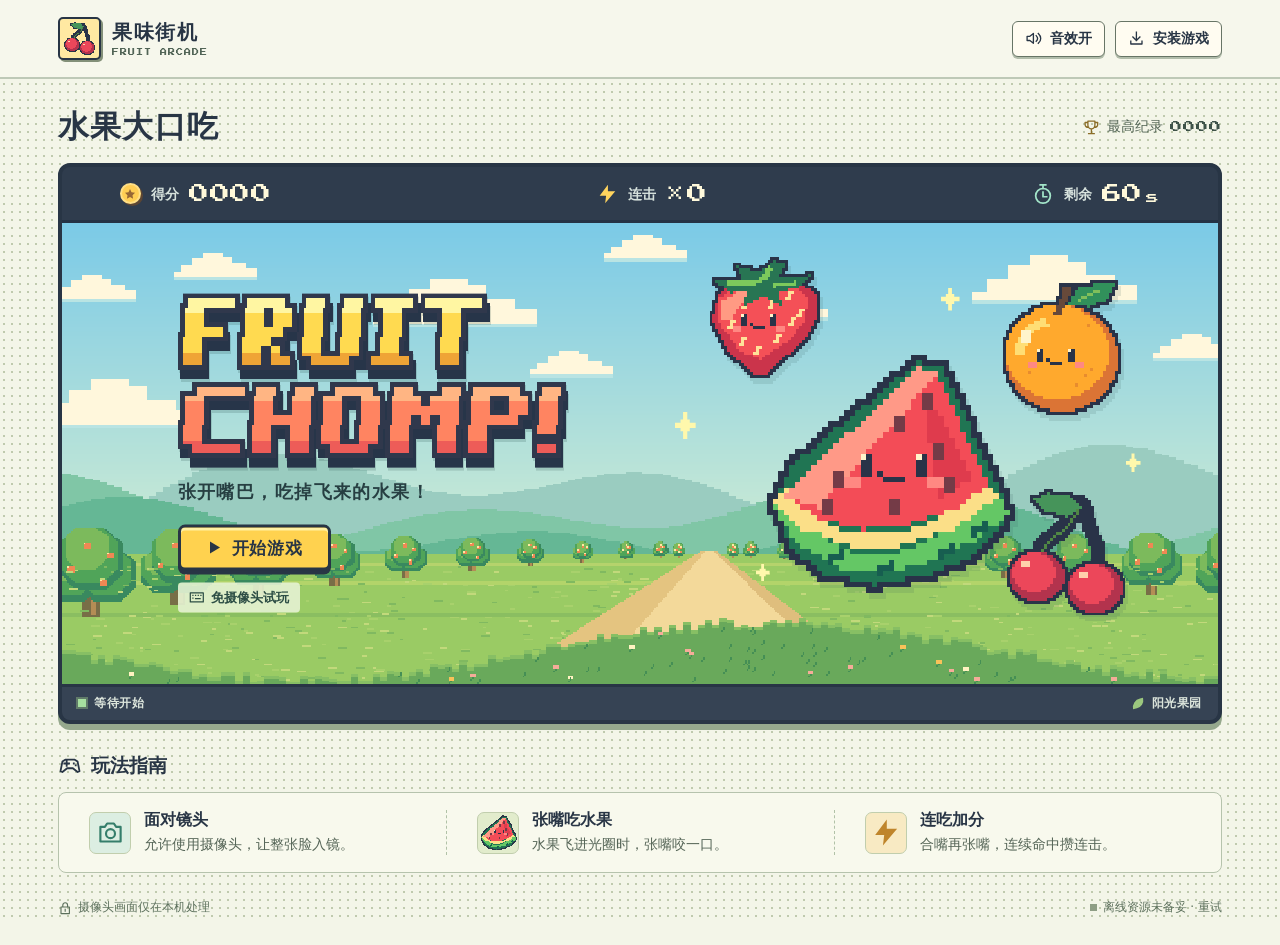
==== index.html @ 0dbdaab3 "Release Fruit Chomp offline face-controlled arcade game" ====
<!doctype html>
<html lang="zh-CN">
<head>
  <meta charset="utf-8"><meta name="viewport" content="width=device-width,initial-scale=1,viewport-fit=cover">
  <meta name="theme-color" content="#ecf2df"><meta name="description" content="张开嘴巴，吃掉迎面飞来的像素水果。可离线玩的摄像头体感街机。">
  <title>水果大口吃 · Fruit Chomp!</title>
  <link rel="manifest" href="./manifest.webmanifest"><link rel="icon" href="./assets/icon-192.png"><link rel="apple-touch-icon" href="./assets/icon-180.png">
  <link rel="stylesheet" href="./game.css"><script type="module" src="./game.js"></script>
</head>
<body>
<svg class="defs" xmlns="http://www.w3.org/2000/svg" aria-hidden="true"><defs>
  <symbol id="pad" viewBox="0 0 24 24"><path d="M7 6h10l3 2 2 10-2 1-5-4H9l-5 4-2-1L4 8zM6 10h5m-2.5-2.5v5M16 10h.01m2 2h.01"/></symbol>
  <symbol id="volume" viewBox="0 0 24 24"><path d="M3 9h4l5-4v14l-5-4H3zM16 8q4 4 0 8m3-11q7 7 0 14"/></symbol>
  <symbol id="mute" viewBox="0 0 24 24"><path d="M3 9h4l5-4v14l-5-4H3zM16 9l6 6m0-6-6 6"/></symbol>
  <symbol id="download" viewBox="0 0 24 24"><path d="M12 3v12m-5-5 5 5 5-5M4 16v4h16v-4"/></symbol>
  <symbol id="camera" viewBox="0 0 24 24"><path d="M3 7h4l2-3h6l2 3h4v13H3z"/><circle cx="12" cy="13" r="4"/></symbol>
  <symbol id="play" viewBox="0 0 24 24"><path d="M6 3v18l15-9z" fill="currentColor" stroke="none"/></symbol>
  <symbol id="keys" viewBox="0 0 24 24"><path d="M2 5h20v14H2zM6 9h.1m4 0h.1m4 0h.1m4 0h.1M6 13h.1m4 1h7"/></symbol>
  <symbol id="trophy" viewBox="0 0 24 24"><path d="M7 3h10v6a5 5 0 0 1-10 0zM7 5H3v3q0 4 5 4m9-7h4v3q0 4-5 4m-4 3v5m-4 1h8"/></symbol>
  <symbol id="timer" viewBox="0 0 24 24"><circle cx="12" cy="14" r="8"/><path d="M9 2h6m-3 1v3m0 4v5h4"/></symbol>
  <symbol id="bolt" viewBox="0 0 24 24"><path d="M13 2 4 14h7l-1 8L21 9h-8z" fill="currentColor" stroke="none"/></symbol>
  <symbol id="star" viewBox="0 0 24 24"><path d="m12 2 3.1 6.4 7 .9-5.1 5 1.2 7-6.2-3.4-6.2 3.4 1.2-7-5-5 7-.9z" fill="currentColor" stroke="none"/></symbol>
  <symbol id="pause" viewBox="0 0 24 24"><path d="M7 4v16m10-16v16" stroke-width="5"/></symbol>
  <symbol id="lock" viewBox="0 0 24 24"><path d="M5 10h14v11H5zM8 10V7a4 4 0 0 1 8 0v3m-4 4v3"/></symbol>
  <symbol id="cross" viewBox="0 0 24 24"><path d="m5 5 14 14m0-14L5 19"/></symbol>
</defs></svg>
<header class="top"><div class="wrap header-inner">
  <div class="brand"><span class="brand-sprite"><img src="./assets/cherry.png" alt=""></span><div><b>果味街机</b><small>FRUIT ARCADE</small></div></div>
  <nav aria-label="游戏工具"><button id="sound" class="tool" aria-label="关闭音效" aria-pressed="true"><svg><use href="#volume"/></svg><span>音效开</span></button>
  <button id="install" class="tool"><svg><use href="#download"/></svg><span>安装游戏</span></button></nav>
</div></header>
<main class="wrap">
  <div class="page-heading"><h1>水果大口吃</h1><div class="best"><svg><use href="#trophy"/></svg>最高纪录 <b id="best">0000</b></div></div>
  <section class="cabinet" aria-label="游戏机">
    <div class="hud">
      <div class="metric"><span class="coin"><svg><use href="#star"/></svg></span><span class="meter-label">得分</span><strong id="score">0000</strong></div>
      <div class="metric"><svg class="gold"><use href="#bolt"/></svg><span class="meter-label">连击</span><strong id="combo">×0</strong></div>
      <div class="metric"><svg class="mint"><use href="#timer"/></svg><span class="meter-label">剩余</span><strong id="time">60<span>s</span></strong></div>
    </div>
    <div class="stage" id="stage" data-view="home">
      <div class="cover-art" aria-hidden="true"><i class="glint g1"></i><i class="glint g2"></i><i class="glint g3"></i><i class="glint g4"></i>
        <img class="float fruit-berry" src="./assets/berry.png" alt=""><img class="float fruit-orange" src="./assets/orange.png" alt=""><img class="float fruit-cherry" src="./assets/cherry.png" alt=""><img class="float fruit-melon" src="./assets/melon.png" alt="">
      </div>
      <div class="opening">
        <img class="title-art" src="./assets/title.png" alt="Fruit Chomp!">
        <p>张开嘴巴，吃掉飞来的水果！</p>
        <button class="primary" id="start"><svg><use href="#play"/></svg>开始游戏</button>
        <button class="practice" id="practice"><svg><use href="#keys"/></svg>免摄像头试玩</button>
      </div>
      <canvas id="world" aria-label="水果飞行区"></canvas>
      <video id="video" muted playsinline autoplay aria-label="本机摄像头预览"></video>
      <div id="hint" role="status" hidden></div>
      <button id="pause-button" aria-label="暂停游戏" hidden><svg><use href="#pause"/></svg></button>
      <div class="overlay" id="overlay" hidden><div class="overlay-panel"><img id="panel-fruit" src="./assets/berry.png" alt="">
        <h2 id="panel-title"></h2><p id="panel-text"></p><div id="panel-actions"></div></div></div>
    </div>
    <div class="strip"><span class="signal"><i></i><span id="status">等待开始</span></span><span class="stage-name"><i class="leaf"></i> 阳光果园</span></div>
  </section>
  <section class="guide" aria-labelledby="guide-title"><h2 id="guide-title"><svg><use href="#pad"/></svg>玩法指南</h2><div class="steps">
    <div class="step"><div class="step-picture cam-pic"><svg><use href="#camera"/></svg></div><div><h3>面对镜头</h3><p>允许使用摄像头，让整张脸入镜。</p></div></div>
    <div class="step"><div class="step-picture"><img src="./assets/melon.png" alt=""></div><div><h3>张嘴吃水果</h3><p>水果飞进光圈时，张嘴咬一口。</p></div></div>
    <div class="step"><div class="step-picture bolt-pic"><svg><use href="#bolt"/></svg></div><div><h3>连吃加分</h3><p>合嘴再张嘴，连续命中攒连击。</p></div></div>
  </div></section>
  <footer><span><svg><use href="#lock"/></svg>摄像头画面仅在本机处理</span><button id="offline">正在准备离线资源…</button></footer>
</main>
<dialog id="install-dialog"><form method="dialog"><button class="close" aria-label="关闭"><svg><use href="#cross"/></svg></button></form><h2>安装与离线游玩</h2><p id="cache-detail" role="status"></p><p id="install-guide"></p><p><a href="https://github.com/xinde/fruit-chomp/releases/latest/download/fruit-chomp-offline.zip" download>下载电脑离线包</a>（需 Python 3）</p><button id="install-action" class="primary" hidden>安装游戏</button></dialog>
</body></html>
---- game.css ----
@font-face{font-family:Arcade;src:url("./assets/press-start.ttf") format("truetype");font-display:swap}
:root{color-scheme:light;--ink:#283545;--paper:#f3f5e8;--mint:#dce9d2;--rim:#354254;--accent:#ffd24f;--pixel:Arcade,monospace;font-family:"PingFang SC","Microsoft YaHei",system-ui,sans-serif;color:var(--ink);background:var(--paper)}
*{box-sizing:border-box}
body{margin:0;min-height:100vh;background-image:radial-gradient(#bdc8ac 0.7px,transparent 0.9px);background-size:8px 8px}
button{font:inherit;color:inherit;cursor:pointer;touch-action:manipulation}
button:focus-visible{outline:3px solid #a33a37;outline-offset:3px}
button:disabled{cursor:progress}
button:active:not(:disabled){translate:0 2px}
button,dialog{border-color:var(--ink)}
svg{width:1.2em;height:1.2em;fill:none;stroke:currentColor;stroke-width:1.9;stroke-linecap:square;stroke-linejoin:round;flex:none}
.defs{position:absolute;width:0;height:0;overflow:hidden}
[hidden]{display:none!important}
.wrap{max-width:1164px;width:calc(100% - clamp(32px,9vw,140px));margin-inline:auto}
.top{background:#f6f7ec;border-bottom:2px solid #bec9b7}
.header-inner{min-height:77px;display:flex;align-items:center;justify-content:space-between}
.brand,.brand-sprite,nav,.tool,.best,.metric,.primary,.practice,.strip,.signal,.stage-name,.guide h2,.step,footer span,footer button{display:flex;align-items:center}
.brand{gap:11px}
.brand-sprite{width:43px;height:43px;justify-content:center;background:#ffe9a2;border:2px solid var(--ink);box-shadow:2px 2px 0 #839079;border-radius:5px}
.brand-sprite img{width:36px}
img,.stage{image-rendering:pixelated}
.brand b{display:block;font-size:20px;letter-spacing:.08em;font-weight:900;line-height:1.14}
.brand small{display:block;font:7px var(--pixel);letter-spacing:1px;margin-top:5px;color:#526557}
nav{gap:10px}
.tool,.close{background:#fffcf1;border:1.5px solid #677566;box-shadow:0 2px 0 #b2bdab;border-radius:6px;font-size:14px;font-weight:700;gap:8px;padding:8px 12px;min-height:36px}
.tool:hover,.close:hover{background:#e5ecd8}
.page-heading{display:flex;align-items:center;justify-content:space-between;gap:14px;margin:27px 0 15px}
h1,h2,h3,p{margin:0}h1{font-size:clamp(23px,2.4vw,34px);letter-spacing:.04em;font-weight:950}
.best{font-size:14px;gap:7px;color:#536556}.best svg{color:#8b6d27}.best b{font:12px var(--pixel);color:#3e5349;letter-spacing:1px}
.cabinet{border:4px solid var(--ink);border-radius:12px;overflow:hidden;background:var(--ink);box-shadow:0 6px 0 #95a88d}
.hud{display:flex;color:#fff9db;background:#2f3c4d;padding:13px 5%;border-bottom:3px solid #243245;min-height:56px;align-items:center;justify-content:space-between}
.metric{gap:10px;line-height:1}
.metric>svg{width:22px;height:22px}
.coin{display:inline-grid;width:21px;height:21px;place-items:center;border-radius:50%;background:#ffce54;color:#976735;border:2px solid #ffdf86;box-shadow:2px 2px #5c4634}.coin svg{width:12px;height:12px}
.gold{color:#ffd45e}.mint{color:#a3e5c9}
.meter-label{font-size:14px;font-weight:650;color:#d6e1dc}
.metric strong{font:clamp(14px,1.6vw,20px) var(--pixel);letter-spacing:.04em}.metric strong span{font-size:.65em;margin-left:.24em}
.stage{isolation:isolate;position:relative;width:100%;height:clamp(370px,36vw,485px);overflow:hidden;background:#9edce1 url("./assets/orchard.png") center center/100% 100% no-repeat}
.opening{position:absolute;z-index:2;left:10%;top:50%;transform:translateY(-50%);display:flex;align-items:flex-start;flex-direction:column}
.title-art{width:clamp(234px,30.5vw,396px);max-width:100%;filter:drop-shadow(1px 3px 0 #2b514b30)}
.opening p{margin:12px 0 21px;font-size:clamp(16px,1.4vw,20px);font-weight:800;color:#273f42;letter-spacing:.08em}
.primary{justify-content:center;gap:10px;background:var(--accent);border:3px solid var(--ink);min-height:46px;padding:8px 25px;box-shadow:0 4px 0 var(--ink),inset 0 3px 0 #fff1a4;border-radius:7px;font-weight:900;font-size:17px;letter-spacing:.05em}
.primary:hover{background:#ffe172}.primary svg{width:16px;height:16px}
.practice{gap:7px;justify-content:center;border:0;background:#e5f2d2e8;border-radius:4px;margin-top:12px;padding:6px 11px;font-size:13px;font-weight:750;color:#2d4e45}.practice:hover{background:#f5fadd}
.cover-art{position:absolute;inset:0;pointer-events:none}
.float{position:absolute;object-fit:contain;filter:drop-shadow(3px 6px 0 #315d5922);animation:drift 4s ease-in-out infinite alternate}
.fruit-melon{left:60%;top:25%;width:23%;--turn:-10deg;z-index:2}
.fruit-berry{left:55%;top:6%;width:12%;--turn:-16deg;animation-delay:-2.4s}
.fruit-orange{left:80%;top:11%;width:13%;--turn:13deg;animation-delay:-1.2s}
.fruit-cherry{left:81%;top:57%;width:12%;--turn:9deg;animation-delay:-3s}
@keyframes drift{from{transform:translateY(0) rotate(var(--turn))}to{transform:translateY(-6px) rotate(var(--turn))}}
.glint{position:absolute;background:#fff8ac;clip-path:polygon(40% 0,60% 0,60% 28%,72% 28%,72% 40%,100% 40%,100% 60%,72% 60%,72% 72%,60% 72%,60% 100%,40% 100%,40% 72%,28% 72%,28% 60%,0 60%,0 40%,28% 40%,28% 28%,40% 28%);animation:twinkle 2.8s ease-in-out infinite alternate}
.g1{left:53%;top:41%;width:21px;height:27px}.g2{left:76%;top:14%;width:19px;height:23px}.g3{left:92%;top:50%;width:15px;height:19px}.g4{left:60%;top:74%;width:14px;height:17px}
@keyframes twinkle{to{opacity:.6}}
.strip{border-top:3px solid var(--ink);background:#364354;color:#dce5dc;padding:8px 16px;justify-content:space-between;font-size:12px;font-weight:650;letter-spacing:.05em;min-height:32px}
.signal,.stage-name{gap:8px}.signal>i{height:8px;width:8px;background:#a6df9f;box-shadow:0 0 0 2px #607a69}
.leaf{width:12px;height:9px;background:#9bc77e;border-radius:9px 0 8px 0;transform:rotate(-12deg)}
.guide{margin-top:29px}.guide h2{font-size:19px;gap:9px;font-weight:850}.guide h2 svg{width:24px}
.steps{display:grid;grid-template-columns:repeat(3,minmax(0,1fr));margin-top:13px;padding:17px 0;background:#f8f9ed;border:1.5px solid #b6c3ad;border-radius:8px}
.step{gap:13px;padding:0 clamp(9px,2.4vw,30px)}.step+.step{border-left:1px dashed #b1c2a7}
.step-picture{width:42px;height:42px;flex:none;background:#e2eccc;border:1px solid #c1cead;border-radius:7px;display:grid;place-items:center}
.step-picture img{width:39px}.cam-pic{background:#dceee2}.cam-pic svg{width:27px;height:27px;color:#357e6b}.bolt-pic{background:#f8eac3}.bolt-pic svg{width:31px;height:31px;color:#bf852b}
.step h3{font-size:16px;margin-bottom:3px}.step p{font-size:14px;color:#546456;line-height:1.55}
footer{display:flex;align-items:center;justify-content:space-between;gap:10px;margin:21px 0 24px;color:#5c705c;font-size:12px}
footer span,footer button{gap:6px}footer button{border:0;background:transparent;padding:5px 0;font-size:12px;color:inherit}footer button:before{content:"";width:7px;height:7px;background:#8e9e85}footer button.ready:before{background:#4e8657}
#world{position:absolute;inset:0;width:100%;height:100%;touch-action:manipulation}
.stage[data-view=home] #world,.stage:not([data-view=home]) .opening,.stage:not([data-view=home]) .cover-art{display:none}
#video{position:absolute;width:clamp(70px,12%,132px);aspect-ratio:4/3;object-fit:cover;bottom:12px;left:12px;transform:scaleX(-1);border:2px solid #fbf3cf;border-radius:6px;box-shadow:0 0 0 2px var(--ink);pointer-events:none;visibility:hidden}
.stage.show-video #video{visibility:visible}
#hint{position:absolute;top:12px;left:50%;transform:translateX(-50%);padding:7px 12px;border-radius:5px;background:#273849e8;color:#fff4ce;font-weight:700;font-size:14px;white-space:nowrap;pointer-events:none}
#pause-button{position:absolute;top:12px;right:12px;display:grid;place-items:center;background:#faf7df;border:2px solid var(--ink);border-radius:4px;width:38px;height:38px}
.overlay{position:absolute;inset:0;z-index:4;display:grid;place-items:center;background:#34483e45;padding:10px}
.overlay-panel,dialog{background:#fff8dc;border:3px solid var(--ink);border-radius:10px;box-shadow:4px 5px 0 #293747}
.overlay-panel{text-align:center;padding:18px 24px;max-width:min(380px,95%)}.overlay-panel>img{width:52px;height:52px}.overlay-panel h2,dialog h2{font-size:24px;letter-spacing:.04em}.overlay-panel p,dialog p{font-size:15px;line-height:1.7;margin:9px 0 13px;white-space:pre-line}
#panel-actions{display:flex;flex-wrap:wrap;justify-content:center;align-items:center;gap:12px}#panel-actions .primary{font-size:15px;padding:6px 16px;min-height:39px}#panel-actions .practice{margin:4px 0 0}
dialog{max-width:min(390px,90vw);padding:26px;margin:auto;color:var(--ink)}dialog::backdrop{background:#24394266}
.close{float:right;display:grid;place-items:center;padding:4px;min-height:28px}.close svg{width:16px}
@media(max-width:820px){.step{gap:8px}.step-picture{width:34px;height:34px}.step-picture img{width:33px}.steps{padding:13px 0}.opening{left:7%}}
@media(max-width:620px){
.wrap{width:calc(100% - 28px)}.header-inner{min-height:62px}.brand-sprite{width:36px;height:36px}.brand-sprite img{width:31px}.brand b{font-size:17px}.brand small{font-size:6px}.brand{gap:8px}
nav{gap:7px}.tool{font-size:13px;gap:5px;padding:6px 8px}.page-heading{margin:18px 0 10px}.best{font-size:12px;gap:5px}.best b{font-size:10px}
.cabinet{border-width:3px;border-radius:8px}.hud{padding:11px 9px;min-height:43px}.metric{gap:5px}.metric>svg,.coin{width:16px;height:16px}.meter-label{font-size:12px}.metric strong{font-size:12px}
.stage{height:clamp(350px,96vw,437px);background-size:auto 100%;background-position:55% center}
.opening{top:21%;left:6%;transform:none}.title-art{width:clamp(172px,51vw,250px)}.opening p{font-size:14px;margin:15px 0 16px;letter-spacing:.01em}
.primary{font-size:16px;min-height:42px;padding:7px 18px}.practice{font-size:12px;margin-top:11px}
.fruit-melon{left:60%;top:30%;width:39%}.fruit-berry{left:58%;top:8%;width:21%}.fruit-orange{left:83%;top:12%;width:16%}.fruit-cherry{left:76%;top:65%;width:22%}
.g1{left:50%;top:12%;width:12px;height:16px}.g2{left:90%;top:36%;width:10px;height:14px}.g3{left:60%;top:66%;width:12px;height:16px}.g4{display:none}
.strip{min-height:27px;padding:6px 10px;font-size:11px}.guide{margin-top:22px}.guide h2{font-size:17px}.steps{margin-top:9px;grid-template-columns:1fr;padding:0 13px}.step{padding:9px 0;gap:11px}.step+.step{border:0;border-top:1px dashed #c3cdb9}.step h3{font-size:14px;margin-bottom:1px}.step p{font-size:13px}footer{font-size:11px;margin:14px 0 20px}footer button{font-size:11px}#hint{max-width:75%;white-space:normal;text-align:center}
}
@media(max-width:355px){#sound span{display:none}.step-picture{width:30px;height:30px}.best b{font-size:9px}.hud{padding-inline:5px}.metric{gap:3px}}
@media(prefers-reduced-motion:reduce){*,*:before,*:after{animation:none!important;scroll-behavior:auto!important;transition:none!important}}
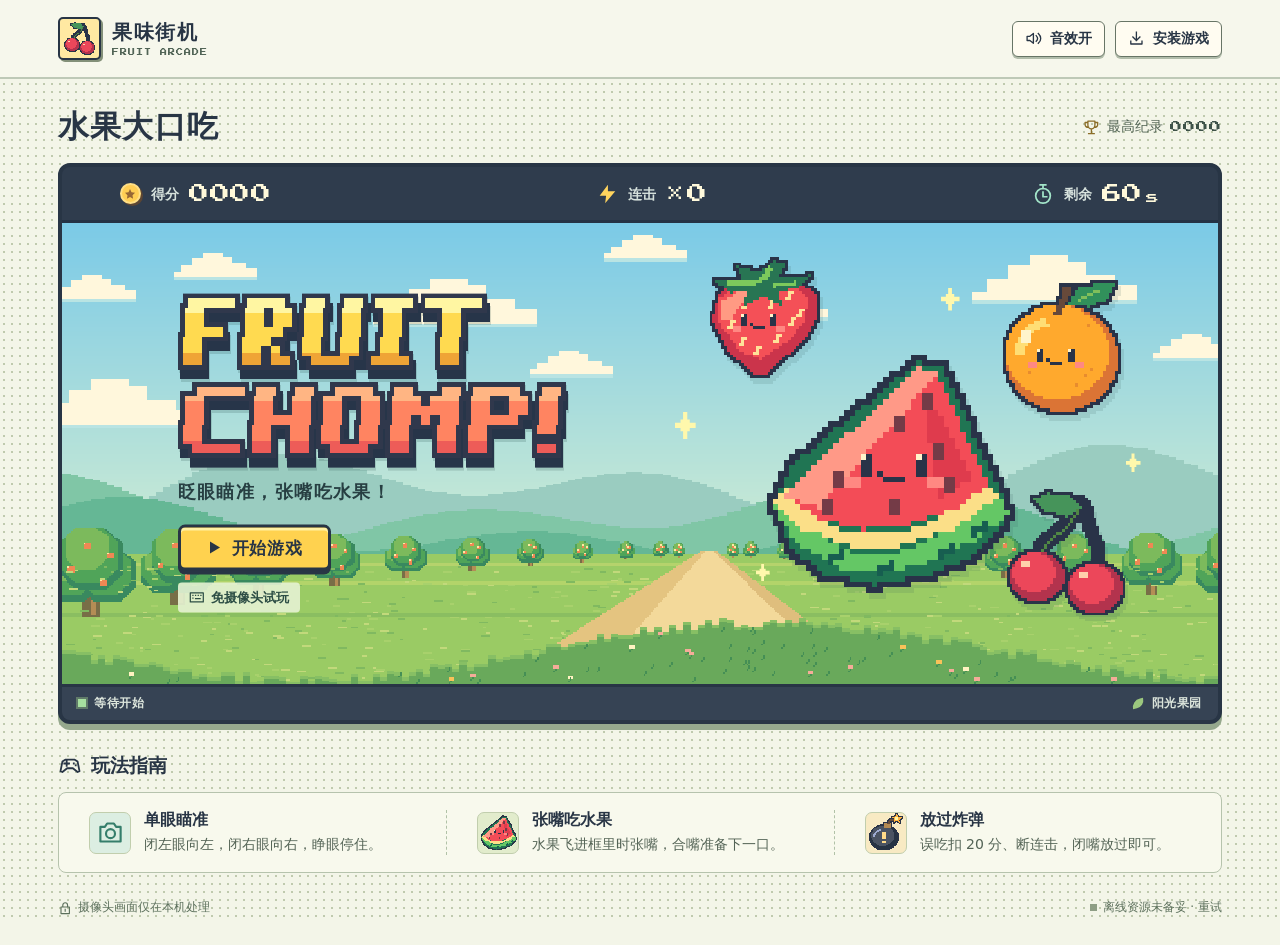
==== commit 68cc8e1b: "Steer with winks and catch randomized fruit while dodging bombs" ====
--- a/index.html
+++ b/index.html
@@ -2,6 +2,7 @@
 <html lang="zh-CN">
 <head>
   <meta charset="utf-8"><meta name="viewport" content="width=device-width,initial-scale=1,viewport-fit=cover">
+  <meta name="apple-mobile-web-app-title" content="水果大口吃"><meta name="mobile-web-app-capable" content="yes">
   <meta name="theme-color" content="#ecf2df"><meta name="description" content="张开嘴巴，吃掉迎面飞来的像素水果。可离线玩的摄像头体感街机。">
   <title>水果大口吃 · Fruit Chomp!</title>
   <link rel="manifest" href="./manifest.webmanifest"><link rel="icon" href="./assets/icon-192.png"><link rel="apple-touch-icon" href="./assets/icon-180.png">
@@ -35,7 +36,7 @@
     <div class="hud">
       <div class="metric"><span class="coin"><svg><use href="#star"/></svg></span><span class="meter-label">得分</span><strong id="score">0000</strong></div>
       <div class="metric"><svg class="gold"><use href="#bolt"/></svg><span class="meter-label">连击</span><strong id="combo">×0</strong></div>
-      <div class="metric"><svg class="mint"><use href="#timer"/></svg><span class="meter-label">剩余</span><strong id="time">60<span>s</span></strong></div>
+      <div class="metric"><svg class="mint"><use href="#timer"/></svg><span class="meter-label">剩余</span><strong id="time"><b id="seconds">60</b><span>s</span></strong></div>
     </div>
     <div class="stage" id="stage" data-view="home">
       <div class="cover-art" aria-hidden="true"><i class="glint g1"></i><i class="glint g2"></i><i class="glint g3"></i><i class="glint g4"></i>
@@ -43,11 +44,11 @@
       </div>
       <div class="opening">
         <img class="title-art" src="./assets/title.png" alt="Fruit Chomp!">
-        <p>张开嘴巴，吃掉飞来的水果！</p>
+        <p>眨眼瞄准，张嘴吃水果！</p>
         <button class="primary" id="start"><svg><use href="#play"/></svg>开始游戏</button>
         <button class="practice" id="practice"><svg><use href="#keys"/></svg>免摄像头试玩</button>
       </div>
-      <canvas id="world" aria-label="水果飞行区"></canvas>
+      <canvas id="world" aria-label="水果和炸弹飞行区"></canvas>
       <video id="video" muted playsinline autoplay aria-label="本机摄像头预览"></video>
       <div id="hint" role="status" hidden></div>
       <button id="pause-button" aria-label="暂停游戏" hidden><svg><use href="#pause"/></svg></button>
@@ -57,9 +58,9 @@
     <div class="strip"><span class="signal"><i></i><span id="status">等待开始</span></span><span class="stage-name"><i class="leaf"></i> 阳光果园</span></div>
   </section>
   <section class="guide" aria-labelledby="guide-title"><h2 id="guide-title"><svg><use href="#pad"/></svg>玩法指南</h2><div class="steps">
-    <div class="step"><div class="step-picture cam-pic"><svg><use href="#camera"/></svg></div><div><h3>面对镜头</h3><p>允许使用摄像头，让整张脸入镜。</p></div></div>
-    <div class="step"><div class="step-picture"><img src="./assets/melon.png" alt=""></div><div><h3>张嘴吃水果</h3><p>水果飞进光圈时，张嘴咬一口。</p></div></div>
-    <div class="step"><div class="step-picture bolt-pic"><svg><use href="#bolt"/></svg></div><div><h3>连吃加分</h3><p>合嘴再张嘴，连续命中攒连击。</p></div></div>
+    <div class="step"><div class="step-picture cam-pic"><svg><use href="#camera"/></svg></div><div><h3>单眼瞄准</h3><p>闭左眼向左，闭右眼向右，睁眼停住。</p></div></div>
+    <div class="step"><div class="step-picture"><img src="./assets/melon.png" alt=""></div><div><h3>张嘴吃水果</h3><p>水果飞进框里时张嘴，合嘴准备下一口。</p></div></div>
+    <div class="step"><div class="step-picture bolt-pic"><img src="./assets/bomb.png" alt=""></div><div><h3>放过炸弹</h3><p>误吃扣 20 分、断连击，闭嘴放过即可。</p></div></div>
   </div></section>
   <footer><span><svg><use href="#lock"/></svg>摄像头画面仅在本机处理</span><button id="offline">正在准备离线资源…</button></footer>
 </main>
--- a/game.css
+++ b/game.css
@@ -65,7 +65,7 @@
 #world{position:absolute;inset:0;width:100%;height:100%;touch-action:manipulation}
 .stage[data-view=home] #world,.stage:not([data-view=home]) .opening,.stage:not([data-view=home]) .cover-art{display:none}
 #video{position:absolute;width:clamp(70px,12%,132px);aspect-ratio:4/3;object-fit:cover;bottom:12px;left:12px;transform:scaleX(-1);border:2px solid #fbf3cf;border-radius:6px;box-shadow:0 0 0 2px var(--ink);pointer-events:none;visibility:hidden}
-.stage.show-video #video{visibility:visible}
+.stage.show-video #video{visibility:visible;max-height:16%;max-width:22%}
 #hint{position:absolute;top:12px;left:50%;transform:translateX(-50%);padding:7px 12px;border-radius:5px;background:#273849e8;color:#fff4ce;font-weight:700;font-size:14px;white-space:nowrap;pointer-events:none}
 #pause-button{position:absolute;top:12px;right:12px;display:grid;place-items:center;background:#faf7df;border:2px solid var(--ink);border-radius:4px;width:38px;height:38px}
 .overlay{position:absolute;inset:0;z-index:4;display:grid;place-items:center;background:#34483e45;padding:10px}
@@ -88,3 +88,29 @@
 }
 @media(max-width:355px){#sound span{display:none}.step-picture{width:30px;height:30px}.best b{font-size:9px}.hud{padding-inline:5px}.metric{gap:3px}}
 @media(prefers-reduced-motion:reduce){*,*:before,*:after{animation:none!important;scroll-behavior:auto!important;transition:none!important}}
+
+#seconds{font-weight:inherit}
+body{padding-bottom:env(safe-area-inset-bottom);padding-left:env(safe-area-inset-left);padding-right:env(safe-area-inset-right)}
+.top{padding-top:env(safe-area-inset-top)}
+@media(pointer:coarse),(max-width:620px){
+  .tool,.practice,.close,#pause-button,#panel-actions button{min-height:44px;min-width:44px}
+  header nav,.brand{flex-shrink:0}
+  .game-focus{padding:env(safe-area-inset-top) env(safe-area-inset-right) env(safe-area-inset-bottom) env(safe-area-inset-left);background:var(--ink);height:100vh;height:100dvh;overflow:hidden}
+  .game-focus .top,.game-focus .page-heading,.game-focus .guide,.game-focus footer{display:none}
+  .game-focus main{width:100%;height:100%;max-width:none}
+  .game-focus .cabinet{display:grid;grid-template-rows:auto minmax(0,1fr) auto;height:100%;border:0;border-radius:0;box-shadow:none}
+  .game-focus .stage{height:100%;min-height:0;background-size:cover}
+  .game-focus .hud{min-height:44px;padding-inline:clamp(12px,4%,54px)}
+  .game-focus #video{width:clamp(96px,18vmin,160px)}
+  .game-focus #hint{max-width:calc(100% - 136px)}
+  .game-focus .overlay-panel{max-height:100%;overflow:auto}
+  .game-focus .strip{padding-inline:14px}
+}
+@media(orientation:landscape) and (max-height:520px) and (pointer:coarse){
+  .header-inner{min-height:48px}.page-heading{margin:7px 0}.page-heading h1{font-size:21px}
+  .stage{height:clamp(205px,calc(100svh - 146px),340px)}
+  .opening{left:8%;top:50%;transform:translateY(-50%)}
+  .title-art{width:clamp(134px,28vh,188px)}.opening p{margin:4px 0 7px;font-size:14px}
+  .opening .practice{margin-top:5px}.opening .primary{min-height:44px}
+  .overlay-panel{padding:10px 19px}.overlay-panel>img{width:32px;height:32px}
+}
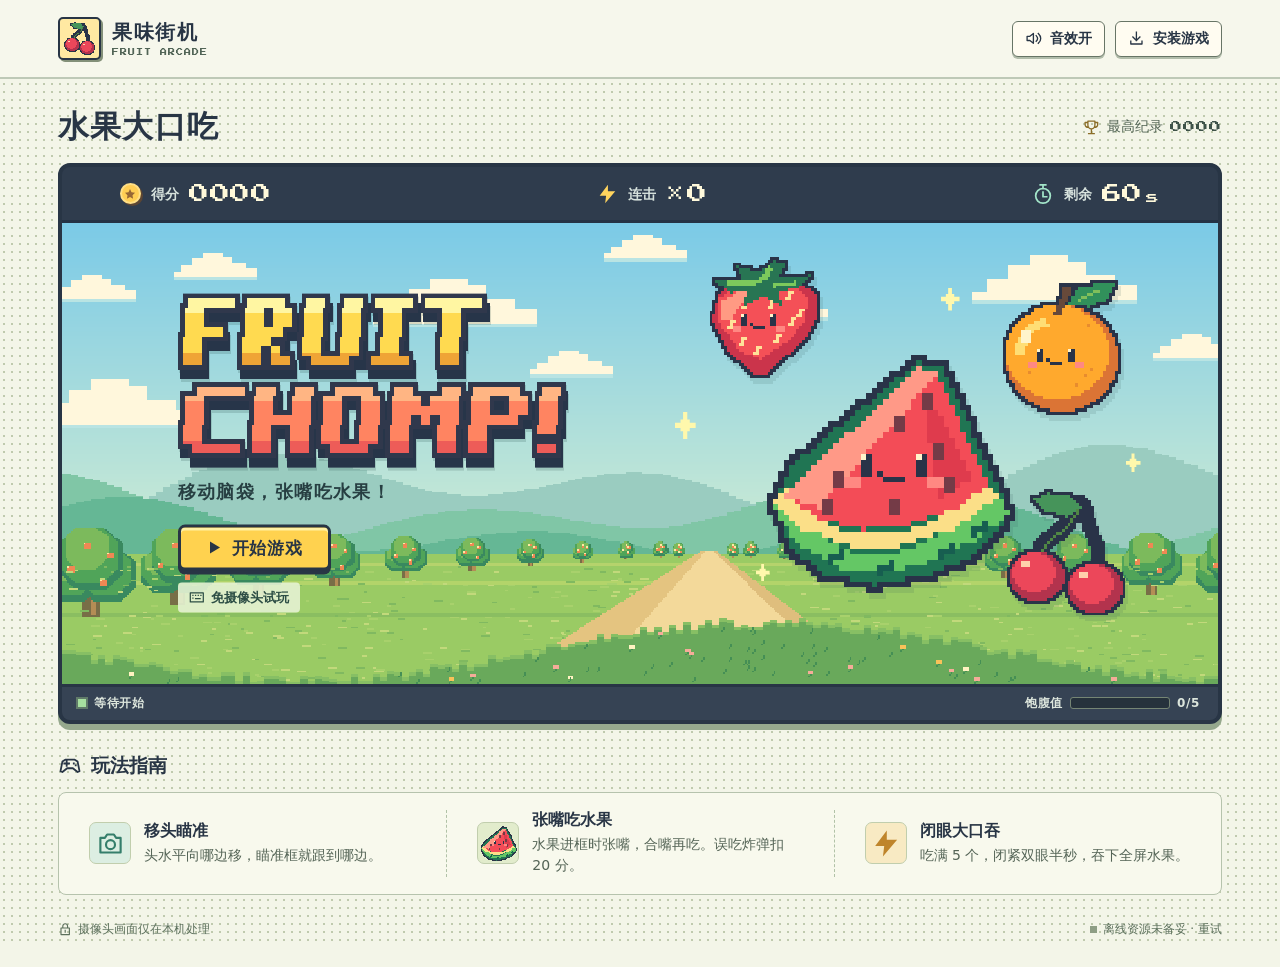
==== commit d348ae9b: "Follow head position and add a charged feast for overlapping fruit drops" ====
--- a/index.html
+++ b/index.html
@@ -44,7 +44,7 @@
       </div>
       <div class="opening">
         <img class="title-art" src="./assets/title.png" alt="Fruit Chomp!">
-        <p>眨眼瞄准，张嘴吃水果！</p>
+        <p>移动脑袋，张嘴吃水果！</p>
         <button class="primary" id="start"><svg><use href="#play"/></svg>开始游戏</button>
         <button class="practice" id="practice"><svg><use href="#keys"/></svg>免摄像头试玩</button>
       </div>
@@ -52,15 +52,16 @@
       <video id="video" muted playsinline autoplay aria-label="本机摄像头预览"></video>
       <div id="hint" role="status" hidden></div>
       <button id="pause-button" aria-label="暂停游戏" hidden><svg><use href="#pause"/></svg></button>
+      <button id="feast-button" class="primary" hidden>大口吞</button>
       <div class="overlay" id="overlay" hidden><div class="overlay-panel"><img id="panel-fruit" src="./assets/berry.png" alt="">
         <h2 id="panel-title"></h2><p id="panel-text"></p><div id="panel-actions"></div></div></div>
     </div>
-    <div class="strip"><span class="signal"><i></i><span id="status">等待开始</span></span><span class="stage-name"><i class="leaf"></i> 阳光果园</span></div>
+    <div class="strip"><span class="signal"><i></i><span id="status">等待开始</span></span><label class="satiety" id="satiety"><span>饱腹值</span><meter id="fullness" min="0" max="5" value="0" aria-label="饱腹值"></meter><span id="fullness-count">0/5</span></label></div>
   </section>
   <section class="guide" aria-labelledby="guide-title"><h2 id="guide-title"><svg><use href="#pad"/></svg>玩法指南</h2><div class="steps">
-    <div class="step"><div class="step-picture cam-pic"><svg><use href="#camera"/></svg></div><div><h3>单眼瞄准</h3><p>闭左眼向左，闭右眼向右，睁眼停住。</p></div></div>
-    <div class="step"><div class="step-picture"><img src="./assets/melon.png" alt=""></div><div><h3>张嘴吃水果</h3><p>水果飞进框里时张嘴，合嘴准备下一口。</p></div></div>
-    <div class="step"><div class="step-picture bolt-pic"><img src="./assets/bomb.png" alt=""></div><div><h3>放过炸弹</h3><p>误吃扣 20 分、断连击，闭嘴放过即可。</p></div></div>
+    <div class="step"><div class="step-picture cam-pic"><svg><use href="#camera"/></svg></div><div><h3>移头瞄准</h3><p>头水平向哪边移，瞄准框就跟到哪边。</p></div></div>
+    <div class="step"><div class="step-picture"><img src="./assets/melon.png" alt=""></div><div><h3>张嘴吃水果</h3><p>水果进框时张嘴，合嘴再吃。误吃炸弹扣 20 分。</p></div></div>
+    <div class="step"><div class="step-picture bolt-pic"><svg><use href="#bolt"/></svg></div><div><h3>闭眼大口吞</h3><p>吃满 5 个，闭紧双眼半秒，吞下全屏水果。</p></div></div>
   </div></section>
   <footer><span><svg><use href="#lock"/></svg>摄像头画面仅在本机处理</span><button id="offline">正在准备离线资源…</button></footer>
 </main>
--- a/game.css
+++ b/game.css
@@ -114,3 +114,14 @@
   .opening .practice{margin-top:5px}.opening .primary{min-height:44px}
   .overlay-panel{padding:10px 19px}.overlay-panel>img{width:32px;height:32px}
 }
+
+.satiety{display:inline-flex;align-items:center;gap:7px;font-weight:700}
+.satiety meter{width:clamp(52px,8vw,100px);height:12px;border:1px solid #758574;border-radius:3px;background:#26323c;appearance:none}
+.satiety meter::-webkit-meter-bar{height:100%;background:#26323c;border:0;border-radius:2px}
+.satiety meter::-webkit-meter-optimum-value{background:#a5d98b}
+.satiety meter::-moz-meter-bar{background:#a5d98b}
+.satiety.charged{color:#ffde78}
+.satiety.charged meter::-webkit-meter-optimum-value{background:#ffcf4d}
+.satiety.charged meter::-moz-meter-bar{background:#ffcf4d}
+#fullness-count{min-width:3ch;font-variant-numeric:tabular-nums}
+#feast-button{position:absolute;bottom:14px;right:14px;min-height:44px;font-size:15px;padding:7px 18px}
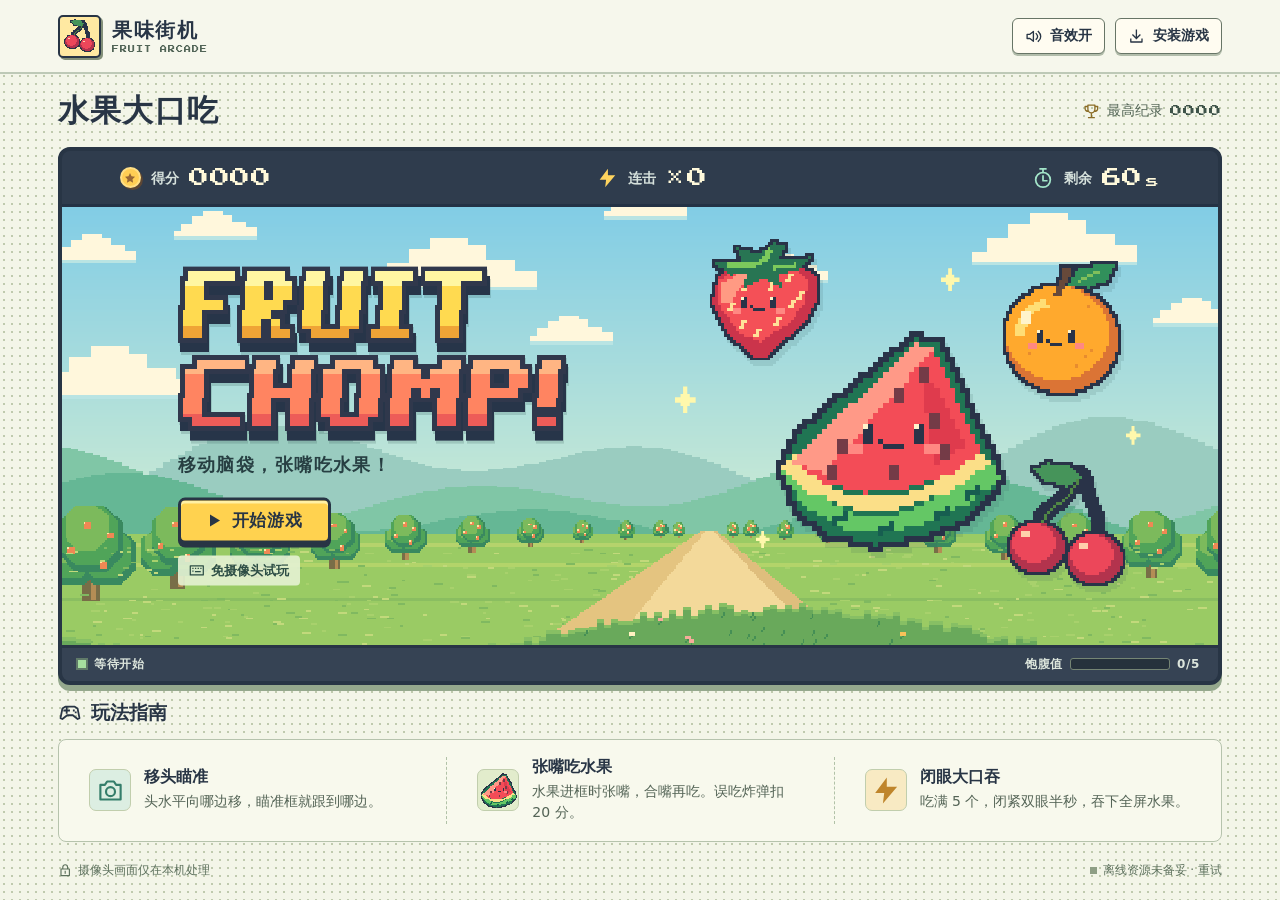
==== commit 32046731: "Fit the arcade and its controls within the visible viewport" ====
--- a/index.html
+++ b/index.html
@@ -63,7 +63,11 @@
     <div class="step"><div class="step-picture"><img src="./assets/melon.png" alt=""></div><div><h3>张嘴吃水果</h3><p>水果进框时张嘴，合嘴再吃。误吃炸弹扣 20 分。</p></div></div>
     <div class="step"><div class="step-picture bolt-pic"><svg><use href="#bolt"/></svg></div><div><h3>闭眼大口吞</h3><p>吃满 5 个，闭紧双眼半秒，吞下全屏水果。</p></div></div>
   </div></section>
-  <footer><span><svg><use href="#lock"/></svg>摄像头画面仅在本机处理</span><button id="offline">正在准备离线资源…</button></footer>
+  <footer><button id="show-guide" type="button" aria-haspopup="dialog"><svg><use href="#pad"/></svg>玩法指南</button><span><svg><use href="#lock"/></svg>摄像头画面仅在本机处理</span><button id="offline">正在准备离线资源…</button></footer>
 </main>
-<dialog id="install-dialog"><form method="dialog"><button class="close" aria-label="关闭"><svg><use href="#cross"/></svg></button></form><h2>安装与离线游玩</h2><p id="cache-detail" role="status"></p><p id="install-guide"></p><p><a href="https://github.com/xinde/fruit-chomp/releases/latest/download/fruit-chomp-offline.zip" download>下载电脑离线包</a>（需 Python 3）</p><button id="install-action" class="primary" hidden>安装游戏</button></dialog>
+<dialog id="guide-dialog" aria-labelledby="guide-dialog-title">
+  <form method="dialog"><button class="close" aria-label="关闭玩法指南"><svg><use href="#cross"/></svg></button></form>
+  <h2 id="guide-dialog-title">玩法指南</h2><div id="guide-content"></div><small class="guide-privacy">摄像头画面仅在本机处理</small>
+</dialog>
+<dialog id="install-dialog" aria-labelledby="install-title"><form method="dialog"><button class="close" aria-label="关闭"><svg><use href="#cross"/></svg></button></form><h2 id="install-title">安装与离线游玩</h2><p id="cache-detail" role="status"></p><p id="install-guide"></p><p><a href="https://github.com/xinde/fruit-chomp/releases/latest/download/fruit-chomp-offline.zip" download>下载电脑离线包</a>（需 Python 3）</p><button id="install-action" class="primary" hidden>安装游戏</button></dialog>
 </body></html>
--- a/game.css
+++ b/game.css
@@ -1,7 +1,8 @@
 @font-face{font-family:Arcade;src:url("./assets/press-start.ttf") format("truetype");font-display:swap}
 :root{color-scheme:light;--ink:#283545;--paper:#f3f5e8;--mint:#dce9d2;--rim:#354254;--accent:#ffd24f;--pixel:Arcade,monospace;font-family:"PingFang SC","Microsoft YaHei",system-ui,sans-serif;color:var(--ink);background:var(--paper)}
 *{box-sizing:border-box}
-body{margin:0;min-height:100vh;background-image:radial-gradient(#bdc8ac 0.7px,transparent 0.9px);background-size:8px 8px}
+html{overscroll-behavior:none}
+body{margin:0;height:100vh;height:100dvh;display:grid;grid-template-rows:auto minmax(0,1fr);background-image:radial-gradient(#bdc8ac 0.7px,transparent 0.9px);background-size:8px 8px}
 button{font:inherit;color:inherit;cursor:pointer;touch-action:manipulation}
 button:focus-visible{outline:3px solid #a33a37;outline-offset:3px}
 button:disabled{cursor:progress}
@@ -11,8 +12,9 @@
 .defs{position:absolute;width:0;height:0;overflow:hidden}
 [hidden]{display:none!important}
 .wrap{max-width:1164px;width:calc(100% - clamp(32px,9vw,140px));margin-inline:auto}
+main.wrap{display:grid;min-height:0;grid-template-rows:auto minmax(0,1fr) auto auto;row-gap:clamp(8px,1.65vh,20px);padding-block:clamp(8px,1.8vh,22px)}
 .top{background:#f6f7ec;border-bottom:2px solid #bec9b7}
-.header-inner{min-height:77px;display:flex;align-items:center;justify-content:space-between}
+.header-inner{min-height:clamp(48px,8vh,77px);display:flex;align-items:center;justify-content:space-between}
 .brand,.brand-sprite,nav,.tool,.best,.metric,.primary,.practice,.strip,.signal,.stage-name,.guide h2,.step,footer span,footer button{display:flex;align-items:center}
 .brand{gap:11px}
 .brand-sprite{width:43px;height:43px;justify-content:center;background:#ffe9a2;border:2px solid var(--ink);box-shadow:2px 2px 0 #839079;border-radius:5px}
@@ -23,10 +25,10 @@
 nav{gap:10px}
 .tool,.close{background:#fffcf1;border:1.5px solid #677566;box-shadow:0 2px 0 #b2bdab;border-radius:6px;font-size:14px;font-weight:700;gap:8px;padding:8px 12px;min-height:36px}
 .tool:hover,.close:hover{background:#e5ecd8}
-.page-heading{display:flex;align-items:center;justify-content:space-between;gap:14px;margin:27px 0 15px}
+.page-heading{display:flex;align-items:center;justify-content:space-between;gap:14px}
 h1,h2,h3,p{margin:0}h1{font-size:clamp(23px,2.4vw,34px);letter-spacing:.04em;font-weight:950}
 .best{font-size:14px;gap:7px;color:#536556}.best svg{color:#8b6d27}.best b{font:12px var(--pixel);color:#3e5349;letter-spacing:1px}
-.cabinet{border:4px solid var(--ink);border-radius:12px;overflow:hidden;background:var(--ink);box-shadow:0 6px 0 #95a88d}
+.cabinet{min-height:0;display:grid;grid-template-rows:auto minmax(0,1fr) auto;border:4px solid var(--ink);border-radius:12px;overflow:hidden;background:var(--ink);box-shadow:0 6px 0 #95a88d}
 .hud{display:flex;color:#fff9db;background:#2f3c4d;padding:13px 5%;border-bottom:3px solid #243245;min-height:56px;align-items:center;justify-content:space-between}
 .metric{gap:10px;line-height:1}
 .metric>svg{width:22px;height:22px}
@@ -34,15 +36,15 @@
 .gold{color:#ffd45e}.mint{color:#a3e5c9}
 .meter-label{font-size:14px;font-weight:650;color:#d6e1dc}
 .metric strong{font:clamp(14px,1.6vw,20px) var(--pixel);letter-spacing:.04em}.metric strong span{font-size:.65em;margin-left:.24em}
-.stage{isolation:isolate;position:relative;width:100%;height:clamp(370px,36vw,485px);overflow:hidden;background:#9edce1 url("./assets/orchard.png") center center/100% 100% no-repeat}
+.stage{isolation:isolate;position:relative;width:100%;min-height:0;container-type:size;overflow:hidden;background:#9edce1 url("./assets/orchard.png") center center/cover no-repeat}
 .opening{position:absolute;z-index:2;left:10%;top:50%;transform:translateY(-50%);display:flex;align-items:flex-start;flex-direction:column}
-.title-art{width:clamp(234px,30.5vw,396px);max-width:100%;filter:drop-shadow(1px 3px 0 #2b514b30)}
+.title-art{object-fit:contain;object-position:left center;max-height:40cqh;width:clamp(234px,30.5vw,396px);max-width:100%;filter:drop-shadow(1px 3px 0 #2b514b30)}
 .opening p{margin:12px 0 21px;font-size:clamp(16px,1.4vw,20px);font-weight:800;color:#273f42;letter-spacing:.08em}
 .primary{justify-content:center;gap:10px;background:var(--accent);border:3px solid var(--ink);min-height:46px;padding:8px 25px;box-shadow:0 4px 0 var(--ink),inset 0 3px 0 #fff1a4;border-radius:7px;font-weight:900;font-size:17px;letter-spacing:.05em}
 .primary:hover{background:#ffe172}.primary svg{width:16px;height:16px}
 .practice{gap:7px;justify-content:center;border:0;background:#e5f2d2e8;border-radius:4px;margin-top:12px;padding:6px 11px;font-size:13px;font-weight:750;color:#2d4e45}.practice:hover{background:#f5fadd}
 .cover-art{position:absolute;inset:0;pointer-events:none}
-.float{position:absolute;object-fit:contain;filter:drop-shadow(3px 6px 0 #315d5922);animation:drift 4s ease-in-out infinite alternate}
+.float{position:absolute;object-fit:contain;max-height:56cqh;filter:drop-shadow(3px 6px 0 #315d5922);animation:drift 4s ease-in-out infinite alternate}
 .fruit-melon{left:60%;top:25%;width:23%;--turn:-10deg;z-index:2}
 .fruit-berry{left:55%;top:6%;width:12%;--turn:-16deg;animation-delay:-2.4s}
 .fruit-orange{left:80%;top:11%;width:13%;--turn:13deg;animation-delay:-1.2s}
@@ -54,14 +56,14 @@
 .strip{border-top:3px solid var(--ink);background:#364354;color:#dce5dc;padding:8px 16px;justify-content:space-between;font-size:12px;font-weight:650;letter-spacing:.05em;min-height:32px}
 .signal,.stage-name{gap:8px}.signal>i{height:8px;width:8px;background:#a6df9f;box-shadow:0 0 0 2px #607a69}
 .leaf{width:12px;height:9px;background:#9bc77e;border-radius:9px 0 8px 0;transform:rotate(-12deg)}
-.guide{margin-top:29px}.guide h2{font-size:19px;gap:9px;font-weight:850}.guide h2 svg{width:24px}
+.guide{min-width:0}.guide h2{font-size:19px;gap:9px;font-weight:850}.guide h2 svg{width:24px}
 .steps{display:grid;grid-template-columns:repeat(3,minmax(0,1fr));margin-top:13px;padding:17px 0;background:#f8f9ed;border:1.5px solid #b6c3ad;border-radius:8px}
 .step{gap:13px;padding:0 clamp(9px,2.4vw,30px)}.step+.step{border-left:1px dashed #b1c2a7}
 .step-picture{width:42px;height:42px;flex:none;background:#e2eccc;border:1px solid #c1cead;border-radius:7px;display:grid;place-items:center}
 .step-picture img{width:39px}.cam-pic{background:#dceee2}.cam-pic svg{width:27px;height:27px;color:#357e6b}.bolt-pic{background:#f8eac3}.bolt-pic svg{width:31px;height:31px;color:#bf852b}
 .step h3{font-size:16px;margin-bottom:3px}.step p{font-size:14px;color:#546456;line-height:1.55}
-footer{display:flex;align-items:center;justify-content:space-between;gap:10px;margin:21px 0 24px;color:#5c705c;font-size:12px}
-footer span,footer button{gap:6px}footer button{border:0;background:transparent;padding:5px 0;font-size:12px;color:inherit}footer button:before{content:"";width:7px;height:7px;background:#8e9e85}footer button.ready:before{background:#4e8657}
+footer{display:flex;align-items:center;justify-content:space-between;gap:10px;color:#5c705c;font-size:12px}
+footer span,footer button{gap:6px}footer button{border:0;background:transparent;padding:5px 0;font-size:12px;color:inherit}#offline:before{content:"";width:7px;height:7px;background:#8e9e85}#offline.ready:before{background:#4e8657}
 #world{position:absolute;inset:0;width:100%;height:100%;touch-action:manipulation}
 .stage[data-view=home] #world,.stage:not([data-view=home]) .opening,.stage:not([data-view=home]) .cover-art{display:none}
 #video{position:absolute;width:clamp(70px,12%,132px);aspect-ratio:4/3;object-fit:cover;bottom:12px;left:12px;transform:scaleX(-1);border:2px solid #fbf3cf;border-radius:6px;box-shadow:0 0 0 2px var(--ink);pointer-events:none;visibility:hidden}
@@ -72,19 +74,21 @@
 .overlay-panel,dialog{background:#fff8dc;border:3px solid var(--ink);border-radius:10px;box-shadow:4px 5px 0 #293747}
 .overlay-panel{text-align:center;padding:18px 24px;max-width:min(380px,95%)}.overlay-panel>img{width:52px;height:52px}.overlay-panel h2,dialog h2{font-size:24px;letter-spacing:.04em}.overlay-panel p,dialog p{font-size:15px;line-height:1.7;margin:9px 0 13px;white-space:pre-line}
 #panel-actions{display:flex;flex-wrap:wrap;justify-content:center;align-items:center;gap:12px}#panel-actions .primary{font-size:15px;padding:6px 16px;min-height:39px}#panel-actions .practice{margin:4px 0 0}
-dialog{max-width:min(390px,90vw);padding:26px;margin:auto;color:var(--ink)}dialog::backdrop{background:#24394266}
+.guide-privacy{display:none}
+#show-guide{display:none;border:1px solid #9ba995;padding:5px 11px;border-radius:5px;background:#f8f9ed;color:var(--ink);font-weight:700}
+dialog{max-width:min(390px,calc(100% - 24px - env(safe-area-inset-left) - env(safe-area-inset-right)));max-height:calc(100dvh - 16px - env(safe-area-inset-top) - env(safe-area-inset-bottom));padding:clamp(12px,3vh,26px);margin:auto;color:var(--ink)}dialog::backdrop{background:#24394266}
 .close{float:right;display:grid;place-items:center;padding:4px;min-height:28px}.close svg{width:16px}
 @media(max-width:820px){.step{gap:8px}.step-picture{width:34px;height:34px}.step-picture img{width:33px}.steps{padding:13px 0}.opening{left:7%}}
 @media(max-width:620px){
 .wrap{width:calc(100% - 28px)}.header-inner{min-height:62px}.brand-sprite{width:36px;height:36px}.brand-sprite img{width:31px}.brand b{font-size:17px}.brand small{font-size:6px}.brand{gap:8px}
-nav{gap:7px}.tool{font-size:13px;gap:5px;padding:6px 8px}.page-heading{margin:18px 0 10px}.best{font-size:12px;gap:5px}.best b{font-size:10px}
+nav{gap:7px}.tool{font-size:13px;gap:5px;padding:6px 8px}.best{font-size:12px;gap:5px}.best b{font-size:10px}
 .cabinet{border-width:3px;border-radius:8px}.hud{padding:11px 9px;min-height:43px}.metric{gap:5px}.metric>svg,.coin{width:16px;height:16px}.meter-label{font-size:12px}.metric strong{font-size:12px}
-.stage{height:clamp(350px,96vw,437px);background-size:auto 100%;background-position:55% center}
-.opening{top:21%;left:6%;transform:none}.title-art{width:clamp(172px,51vw,250px)}.opening p{font-size:14px;margin:15px 0 16px;letter-spacing:.01em}
+.stage{background-position:55% center}
+.opening{left:6%}.title-art{width:clamp(172px,51vw,250px)}.opening p{font-size:14px;margin:15px 0 16px;letter-spacing:.01em}
 .primary{font-size:16px;min-height:42px;padding:7px 18px}.practice{font-size:12px;margin-top:11px}
 .fruit-melon{left:60%;top:30%;width:39%}.fruit-berry{left:58%;top:8%;width:21%}.fruit-orange{left:83%;top:12%;width:16%}.fruit-cherry{left:76%;top:65%;width:22%}
 .g1{left:50%;top:12%;width:12px;height:16px}.g2{left:90%;top:36%;width:10px;height:14px}.g3{left:60%;top:66%;width:12px;height:16px}.g4{display:none}
-.strip{min-height:27px;padding:6px 10px;font-size:11px}.guide{margin-top:22px}.guide h2{font-size:17px}.steps{margin-top:9px;grid-template-columns:1fr;padding:0 13px}.step{padding:9px 0;gap:11px}.step+.step{border:0;border-top:1px dashed #c3cdb9}.step h3{font-size:14px;margin-bottom:1px}.step p{font-size:13px}footer{font-size:11px;margin:14px 0 20px}footer button{font-size:11px}#hint{max-width:75%;white-space:normal;text-align:center}
+.strip{min-height:27px;padding:6px 10px;font-size:11px}.guide h2{font-size:17px}.steps{margin-top:9px;grid-template-columns:1fr;padding:0 13px}.step{padding:9px 0;gap:11px}.step+.step{border:0;border-top:1px dashed #c3cdb9}.step h3{font-size:14px;margin-bottom:1px}.step p{font-size:13px}footer{font-size:11px}footer button{font-size:11px}#hint{max-width:75%;white-space:normal;text-align:center}
 }
 @media(max-width:355px){#sound span{display:none}.step-picture{width:30px;height:30px}.best b{font-size:9px}.hud{padding-inline:5px}.metric{gap:3px}}
 @media(prefers-reduced-motion:reduce){*,*:before,*:after{animation:none!important;scroll-behavior:auto!important;transition:none!important}}
@@ -95,24 +99,90 @@
 @media(pointer:coarse),(max-width:620px){
   .tool,.practice,.close,#pause-button,#panel-actions button{min-height:44px;min-width:44px}
   header nav,.brand{flex-shrink:0}
-  .game-focus{padding:env(safe-area-inset-top) env(safe-area-inset-right) env(safe-area-inset-bottom) env(safe-area-inset-left);background:var(--ink);height:100vh;height:100dvh;overflow:hidden}
-  .game-focus .top,.game-focus .page-heading,.game-focus .guide,.game-focus footer{display:none}
-  .game-focus main{width:100%;height:100%;max-width:none}
-  .game-focus .cabinet{display:grid;grid-template-rows:auto minmax(0,1fr) auto;height:100%;border:0;border-radius:0;box-shadow:none}
-  .game-focus .stage{height:100%;min-height:0;background-size:cover}
-  .game-focus .hud{min-height:44px;padding-inline:clamp(12px,4%,54px)}
-  .game-focus #video{width:clamp(96px,18vmin,160px)}
-  .game-focus #hint{max-width:calc(100% - 136px)}
-  .game-focus .overlay-panel{max-height:100%;overflow:auto}
-  .game-focus .strip{padding-inline:14px}
+  #show-guide,#offline{min-height:44px}
 }
-@media(orientation:landscape) and (max-height:520px) and (pointer:coarse){
-  .header-inner{min-height:48px}.page-heading{margin:7px 0}.page-heading h1{font-size:21px}
-  .stage{height:clamp(205px,calc(100svh - 146px),340px)}
-  .opening{left:8%;top:50%;transform:translateY(-50%)}
-  .title-art{width:clamp(134px,28vh,188px)}.opening p{margin:4px 0 7px;font-size:14px}
-  .opening .practice{margin-top:5px}.opening .primary{min-height:44px}
-  .overlay-panel{padding:10px 19px}.overlay-panel>img{width:32px;height:32px}
+/* A dedicated play screen also fits desktop windows and tablets with a trackpad. */
+.game-focus{grid-template-rows:minmax(0,1fr);padding:env(safe-area-inset-top) env(safe-area-inset-right) env(safe-area-inset-bottom) env(safe-area-inset-left);background:var(--ink)}
+.game-focus .top,.game-focus .page-heading,.game-focus .guide,.game-focus footer{display:none}
+.game-focus main{width:100%;max-width:none;grid-template-rows:minmax(0,1fr);padding:0}
+.game-focus .cabinet{border:0;border-radius:0;box-shadow:none}
+.game-focus .hud{min-height:44px;padding-inline:clamp(12px,4%,54px)}
+.game-focus #video{width:clamp(96px,18vmin,160px)}
+.game-focus #hint{max-width:calc(100% - 132px);text-align:center;white-space:normal}
+.game-focus .strip{padding-inline:14px}
+/* Keep the instructions available while reserving room for the start controls. */
+@media (max-height:690px), (max-width:620px) and (max-height:820px){
+  .guide{display:none}
+  body:not(.game-focus) main.wrap{grid-template-rows:auto minmax(0,1fr) auto}
+  #show-guide{display:inline-flex}
+  footer{min-height:34px}
+}
+@media (max-height:480px){
+  .header-inner{min-height:46px}
+  main.wrap{padding-block:4px;row-gap:5px}
+  .page-heading h1{font-size:20px}
+  body:not(.game-focus) .cabinet{grid-template-rows:minmax(0,1fr)}
+  body:not(.game-focus) .hud,body:not(.game-focus) .strip{display:none}
+  .game-focus .hud{min-height:36px;padding-block:7px}
+  .game-focus .strip{min-height:24px;padding-block:4px}
+  dialog{max-width:min(600px,calc(100% - 32px - env(safe-area-inset-left) - env(safe-area-inset-right)));padding:12px 16px}
+  dialog p{font-size:14px;line-height:1.4;margin:6px 0}
+  dialog h2{font-size:20px}
+}
+@media (max-width:620px) and (max-height:820px){
+  footer>span{display:none}
+  .guide-privacy{display:block;margin-top:6px;font-size:12px}
+}
+@media (max-height:310px){
+  body:not(.game-focus) main.wrap{grid-template-columns:minmax(0,1fr) auto;grid-template-rows:minmax(0,1fr) auto;column-gap:10px}
+  .page-heading{grid-row:2;grid-column:1}
+  .page-heading h1{position:absolute;width:1px;height:1px;overflow:hidden;clip-path:inset(50%)}
+  .cabinet{grid-column:1/-1;grid-row:1}
+  footer{grid-row:2;grid-column:2}
+  footer>span{display:none}
+  dialog{padding:7px 12px}
+  dialog p{margin:4px 0}
+}
+#guide-dialog .steps{grid-template-columns:1fr;padding:0 12px;margin-top:10px}
+#guide-dialog .step{padding:6px 0}
+#guide-dialog .step+.step{border:0;border-top:1px dashed #b1c2a7}
+#guide-dialog .step p{margin:0;line-height:1.4}
+@media (min-width:400px) and (max-height:440px){
+  #guide-dialog{width:min(600px,calc(100% - 32px - env(safe-area-inset-left) - env(safe-area-inset-right)))}
+  #guide-dialog .steps{grid-template-columns:repeat(3,minmax(0,1fr));padding:10px 0}
+  #guide-dialog .step{display:block;padding:0 10px}
+  #guide-dialog .step+.step{border:0;border-left:1px dashed #b1c2a7}
+  #guide-dialog .step-picture{display:none}
+}
+@media (max-width:399px) and (max-height:320px){
+  #guide-dialog .step-picture{display:none}
+  #guide-dialog .step{display:block;padding:3px 0}
+  #guide-dialog .step h3,#guide-dialog .step p{display:inline}
+  #guide-dialog .step h3{margin-right:6px}
+}
+@container (max-height:360px){
+  .overlay-panel>img{display:none}
+}
+@container (max-height:260px){
+  .opening{display:grid;grid-template-columns:max-content max-content;align-items:center;column-gap:10px;left:5%}
+  .opening .title-art,.opening p{grid-column:1/-1}
+  .opening .title-art{width:auto;height:min(29cqh,75px);max-width:100%}
+  .opening p{margin:4px 0 8px;font-size:14px}
+  .opening .primary,.opening .practice{min-height:44px;margin:0;padding:6px 10px}
+  .overlay-panel{max-width:min(550px,98%);padding:8px 14px}
+  .overlay-panel h2{font-size:19px}
+  .overlay-panel p{margin:6px 0;font-size:14px;line-height:1.4}
+}
+@container (max-height:180px){
+  .overlay{padding:4px}
+  .overlay-panel{width:min(600px,100%);max-width:100%;padding:4px 8px;box-shadow:2px 2px 0 var(--ink)}
+  .overlay-panel p{margin:4px 0}
+  #panel-actions{gap:6px}
+  #panel-actions .practice{margin:0}
+}
+@container (max-height:125px){
+  .opening p{display:none}
+  .opening .title-art{height:min(30cqh,40px);margin-bottom:6px}
 }
 
 .satiety{display:inline-flex;align-items:center;gap:7px;font-weight:700}
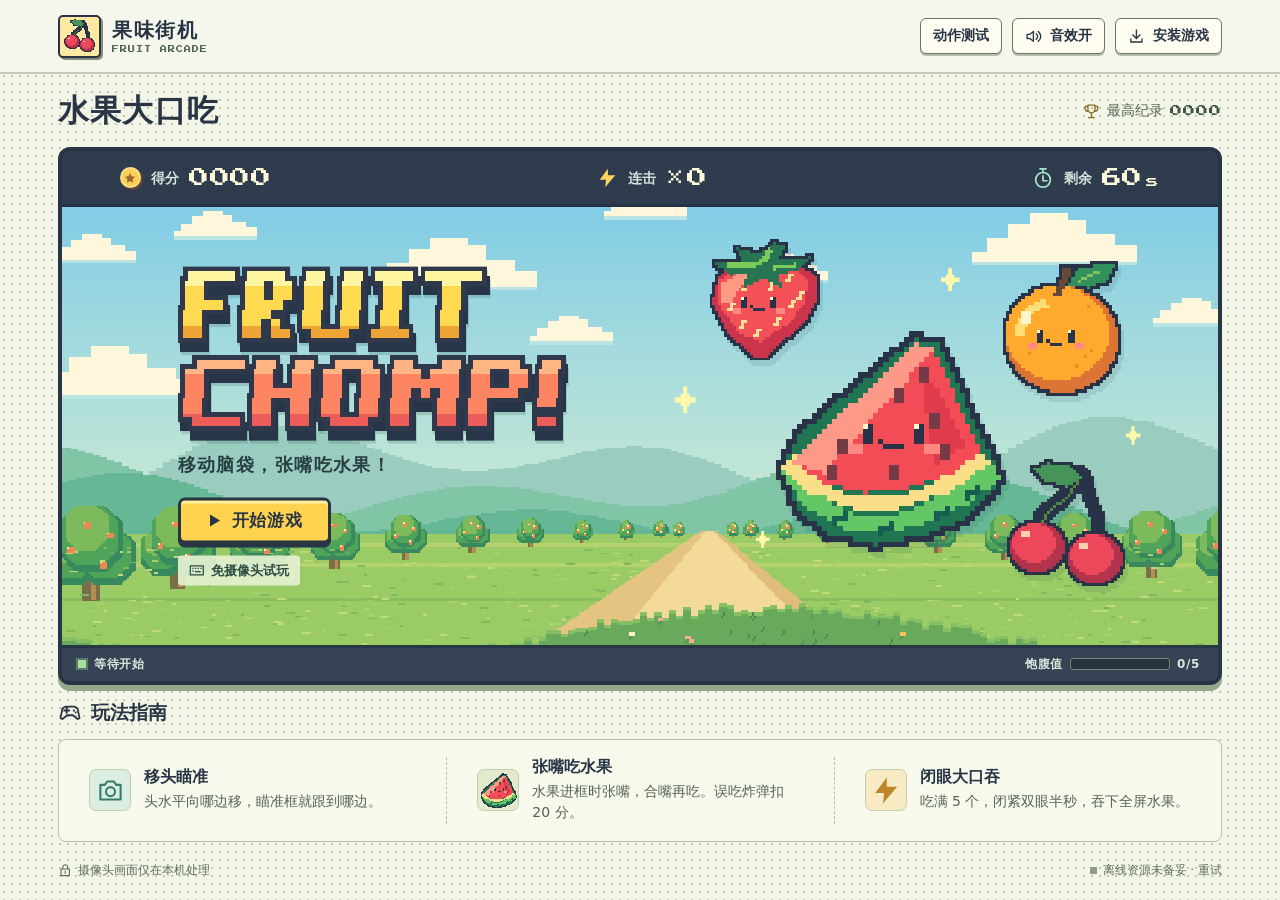
==== commit db88deac: "Add guided motion checks and simplify PWA installation" ====
--- a/index.html
+++ b/index.html
@@ -27,7 +27,7 @@
 </defs></svg>
 <header class="top"><div class="wrap header-inner">
   <div class="brand"><span class="brand-sprite"><img src="./assets/cherry.png" alt=""></span><div><b>果味街机</b><small>FRUIT ARCADE</small></div></div>
-  <nav aria-label="游戏工具"><button id="sound" class="tool" aria-label="关闭音效" aria-pressed="true"><svg><use href="#volume"/></svg><span>音效开</span></button>
+  <nav aria-label="游戏工具"><a class="tool motion-link" href="./motion-test.html">动作测试</a><button id="sound" class="tool" aria-label="关闭音效" aria-pressed="true"><svg><use href="#volume"/></svg><span>音效开</span></button>
   <button id="install" class="tool"><svg><use href="#download"/></svg><span>安装游戏</span></button></nav>
 </div></header>
 <main class="wrap">
@@ -69,5 +69,5 @@
   <form method="dialog"><button class="close" aria-label="关闭玩法指南"><svg><use href="#cross"/></svg></button></form>
   <h2 id="guide-dialog-title">玩法指南</h2><div id="guide-content"></div><small class="guide-privacy">摄像头画面仅在本机处理</small>
 </dialog>
-<dialog id="install-dialog" aria-labelledby="install-title"><form method="dialog"><button class="close" aria-label="关闭"><svg><use href="#cross"/></svg></button></form><h2 id="install-title">安装与离线游玩</h2><p id="cache-detail" role="status"></p><p id="install-guide"></p><p><a href="https://github.com/xinde/fruit-chomp/releases/latest/download/fruit-chomp-offline.zip" download>下载电脑离线包</a>（需 Python 3）</p><button id="install-action" class="primary" hidden>安装游戏</button></dialog>
+<dialog id="install-dialog" aria-labelledby="install-title"><form method="dialog"><button class="close" aria-label="关闭"><svg><use href="#cross"/></svg></button></form><h2 id="install-title">安装到设备</h2><ol class="install-steps"><li id="install-guide"></li><li>首次从新图标联网打开，等到「离线已就绪」即可断网游玩和测试动作。</li></ol><p id="cache-detail" role="status"></p><button id="install-action" class="primary" hidden>安装应用</button></dialog>
 </body></html>
--- a/game.css
+++ b/game.css
@@ -195,3 +195,15 @@
 .satiety.charged meter::-moz-meter-bar{background:#ffcf4d}
 #fullness-count{min-width:3ch;font-variant-numeric:tabular-nums}
 #feast-button{position:absolute;bottom:14px;right:14px;min-height:44px;font-size:15px;padding:7px 18px}
+
+.motion-link{color:var(--ink);text-decoration:none}
+.motion-link:focus-visible{outline:3px solid #a33a37;outline-offset:3px}
+@media(max-width:400px){
+  .header-inner .tool{padding-inline:7px}
+  #sound span,#install span{position:absolute;width:1px;height:1px;overflow:hidden;clip-path:inset(50%)}
+  #sound,#install{justify-content:center}
+}
+
+.install-steps{padding-left:1.4em;margin:10px 0;font-size:15px;line-height:1.5}
+.install-steps li+li{margin-top:5px}
+@media(max-height:440px){.install-steps{font-size:14px;line-height:1.3;margin:5px 0}.install-steps li+li{margin-top:3px}}
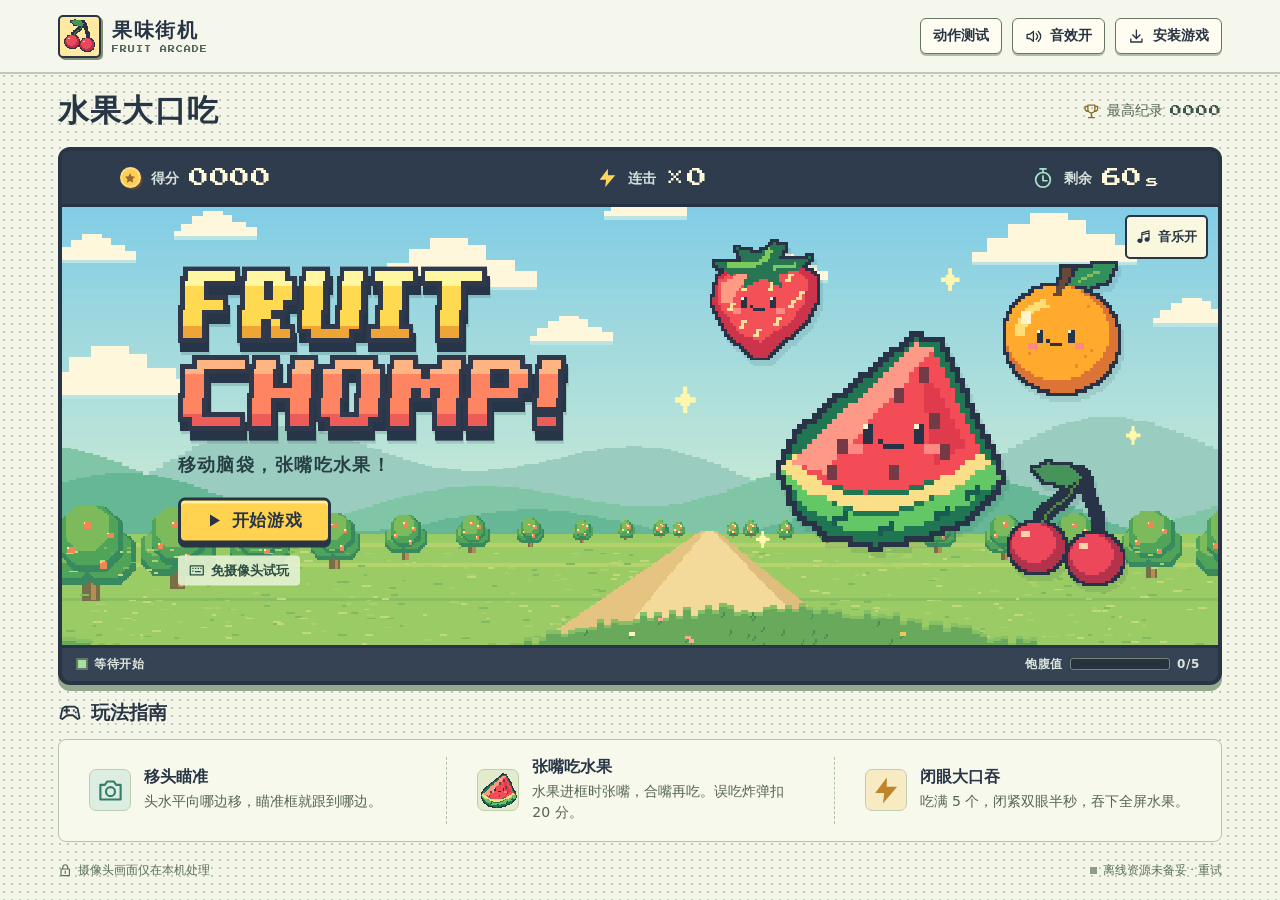
==== commit adb12bda: "Play an original looping orchard tune with an independent music switch" ====
--- a/index.html
+++ b/index.html
@@ -13,6 +13,8 @@
   <symbol id="pad" viewBox="0 0 24 24"><path d="M7 6h10l3 2 2 10-2 1-5-4H9l-5 4-2-1L4 8zM6 10h5m-2.5-2.5v5M16 10h.01m2 2h.01"/></symbol>
   <symbol id="volume" viewBox="0 0 24 24"><path d="M3 9h4l5-4v14l-5-4H3zM16 8q4 4 0 8m3-11q7 7 0 14"/></symbol>
   <symbol id="mute" viewBox="0 0 24 24"><path d="M3 9h4l5-4v14l-5-4H3zM16 9l6 6m0-6-6 6"/></symbol>
+  <symbol id="music-note" viewBox="0 0 24 24"><path d="M9 17V6l11-3v12M9 9l11-3"/><ellipse cx="6" cy="18" rx="3" ry="2.5" fill="currentColor"/><ellipse cx="17" cy="16" rx="3" ry="2.5" fill="currentColor"/></symbol>
+  <symbol id="music-off" viewBox="0 0 24 24"><path d="M9 17v-4m0-6V6l11-3v10M12 8l8-2M3 3l18 18"/><ellipse cx="6" cy="18" rx="3" ry="2.5" fill="currentColor"/></symbol>
   <symbol id="download" viewBox="0 0 24 24"><path d="M12 3v12m-5-5 5 5 5-5M4 16v4h16v-4"/></symbol>
   <symbol id="camera" viewBox="0 0 24 24"><path d="M3 7h4l2-3h6l2 3h4v13H3z"/><circle cx="12" cy="13" r="4"/></symbol>
   <symbol id="play" viewBox="0 0 24 24"><path d="M6 3v18l15-9z" fill="currentColor" stroke="none"/></symbol>
@@ -51,6 +53,7 @@
       <canvas id="world" aria-label="水果和炸弹飞行区"></canvas>
       <video id="video" muted playsinline autoplay aria-label="本机摄像头预览"></video>
       <div id="hint" role="status" hidden></div>
+      <button id="music" type="button" aria-label="背景音乐" aria-pressed="true" title="关闭背景音乐"><svg aria-hidden="true"><use href="#music-note"/></svg><span>音乐开</span></button>
       <button id="pause-button" aria-label="暂停游戏" hidden><svg><use href="#pause"/></svg></button>
       <button id="feast-button" class="primary" hidden>大口吞</button>
       <div class="overlay" id="overlay" hidden><div class="overlay-panel"><img id="panel-fruit" src="./assets/berry.png" alt="">
--- a/game.css
+++ b/game.css
@@ -207,3 +207,12 @@
 .install-steps{padding-left:1.4em;margin:10px 0;font-size:15px;line-height:1.5}
 .install-steps li+li{margin-top:5px}
 @media(max-height:440px){.install-steps{font-size:14px;line-height:1.3;margin:5px 0}.install-steps li+li{margin-top:3px}}
+
+#music{position:absolute;top:12px;left:12px;display:none;align-items:center;justify-content:center;gap:6px;min-width:44px;min-height:44px;padding:5px 9px;border:2px solid var(--ink);border-radius:5px;background:#faf7df;color:var(--ink);font-weight:700;font-size:13px}
+#music[aria-pressed=false]{background:#e1e7dd;color:#4d5c50}
+.stage[data-view=home] #music,.stage[data-view=playing] #music,.stage[data-view=align] #music{display:flex}
+.stage[data-view=home] #music{left:auto;right:10px;top:8px}
+@media(max-width:620px){
+  .stage:not([data-view=home]) #music span{display:none}
+  #music{padding:5px}
+}
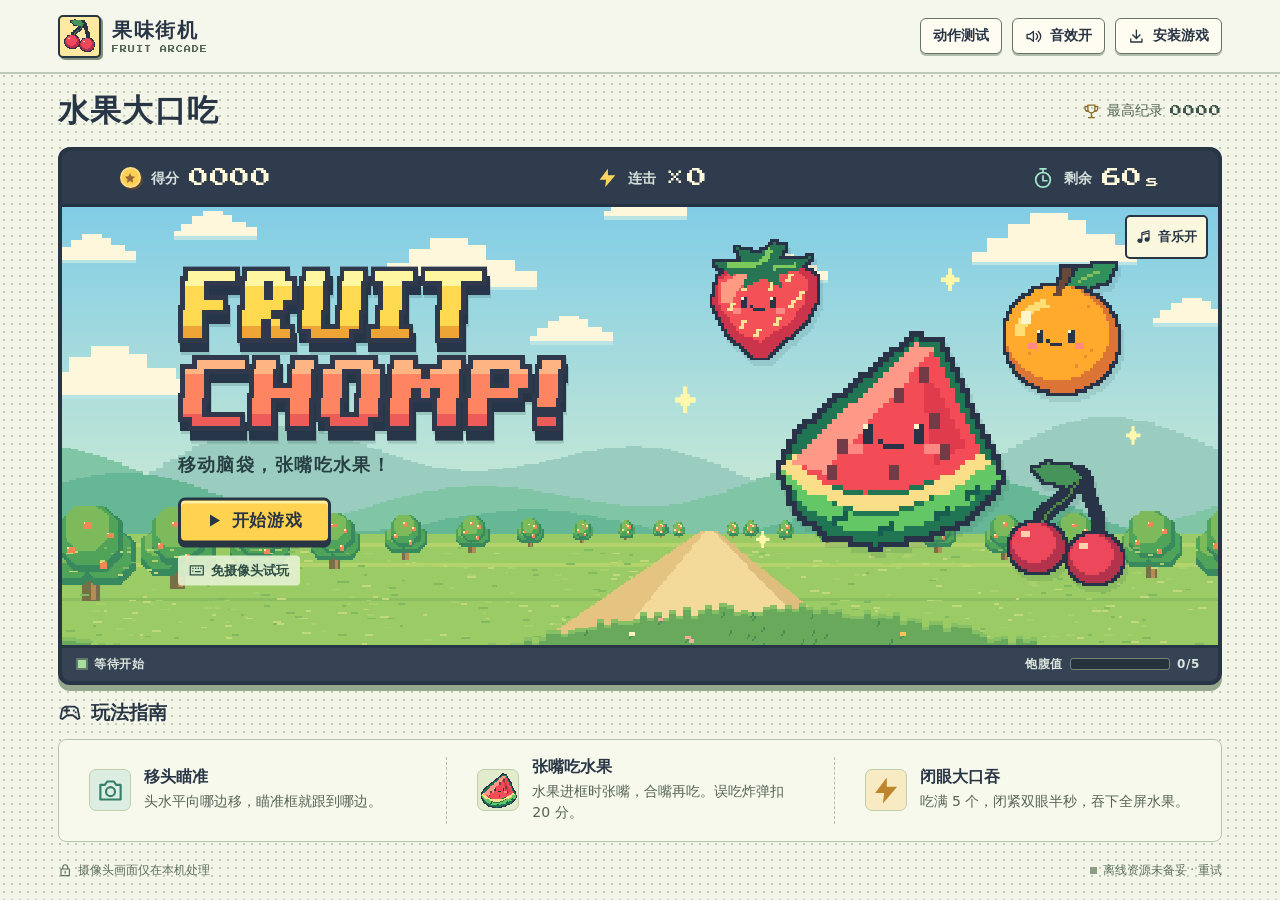
==== commit a28c704f: "Gate game and motion checks on verified face model readiness" ====
--- a/index.html
+++ b/index.html
@@ -6,7 +6,7 @@
   <meta name="theme-color" content="#ecf2df"><meta name="description" content="张开嘴巴，吃掉迎面飞来的像素水果。可离线玩的摄像头体感街机。">
   <title>水果大口吃 · Fruit Chomp!</title>
   <link rel="manifest" href="./manifest.webmanifest"><link rel="icon" href="./assets/icon-192.png"><link rel="apple-touch-icon" href="./assets/icon-180.png">
-  <link rel="stylesheet" href="./game.css"><script type="module" src="./game.js"></script>
+  <link rel="stylesheet" href="./model-gate.css"><link rel="stylesheet" href="./game.css"><script type="module" src="./game.js"></script>
 </head>
 <body>
 <svg class="defs" xmlns="http://www.w3.org/2000/svg" aria-hidden="true"><defs>
@@ -47,8 +47,12 @@
       <div class="opening">
         <img class="title-art" src="./assets/title.png" alt="Fruit Chomp!">
         <p>移动脑袋，张嘴吃水果！</p>
-        <button class="primary" id="start"><svg><use href="#play"/></svg>开始游戏</button>
-        <button class="practice" id="practice"><svg><use href="#keys"/></svg>免摄像头试玩</button>
+        <div id="model-gate" class="model-gate" data-state="loading">
+          <span role="status">准备识别模型…</span><progress max="100" aria-label="识别模型加载进度"></progress>
+          <button type="button" hidden>重新加载</button>
+        </div>
+        <button class="primary" id="start" disabled><svg><use href="#play"/></svg>开始游戏</button>
+        <button class="practice" id="practice" disabled><svg><use href="#keys"/></svg>免摄像头试玩</button>
       </div>
       <canvas id="world" aria-label="水果和炸弹飞行区"></canvas>
       <video id="video" muted playsinline autoplay aria-label="本机摄像头预览"></video>
--- a/model-gate.css
+++ b/model-gate.css
@@ -0,0 +1,16 @@
+.model-gate{
+  box-sizing:border-box;display:grid;grid-template-columns:minmax(0,1fr) auto;align-items:center;gap:5px 8px;
+  width:min(270px,76vw);padding:8px 11px;border:2px solid #314639;border-radius:6px;
+  background:#f6f8e9;color:#293c37;font-size:14px;font-weight:700;line-height:1.35;
+}
+.model-gate[hidden],.model-gate [hidden]{display:none!important}
+.model-gate [role=status]{grid-area:1/1/2/-1}
+.model-gate progress{grid-area:2/1/3/-1;width:100%;height:8px;accent-color:#477c55}
+.model-gate[data-state=error]{color:#813729;border-color:#a45842;background:#fff2e4}
+.model-gate[data-state=error] [role=status]{grid-column:1}
+.model-gate button{grid-area:1/2;border:1px solid currentColor;border-radius:4px;padding:4px 9px;min-height:34px;background:#fff9e5;color:inherit;font:inherit;cursor:pointer}
+#model-gate:not([hidden])~#start,#model-gate:not([hidden])~#practice,#model-gate:not([hidden])~#camera{display:none}
+.opening .model-gate{grid-column:1/-1}
+.actions .model-gate{width:100%}
+@media(pointer:coarse){.model-gate button{min-height:44px}}
+@media(max-height:400px){.model-gate{padding:4px 7px;font-size:13px;gap:2px 6px}}
